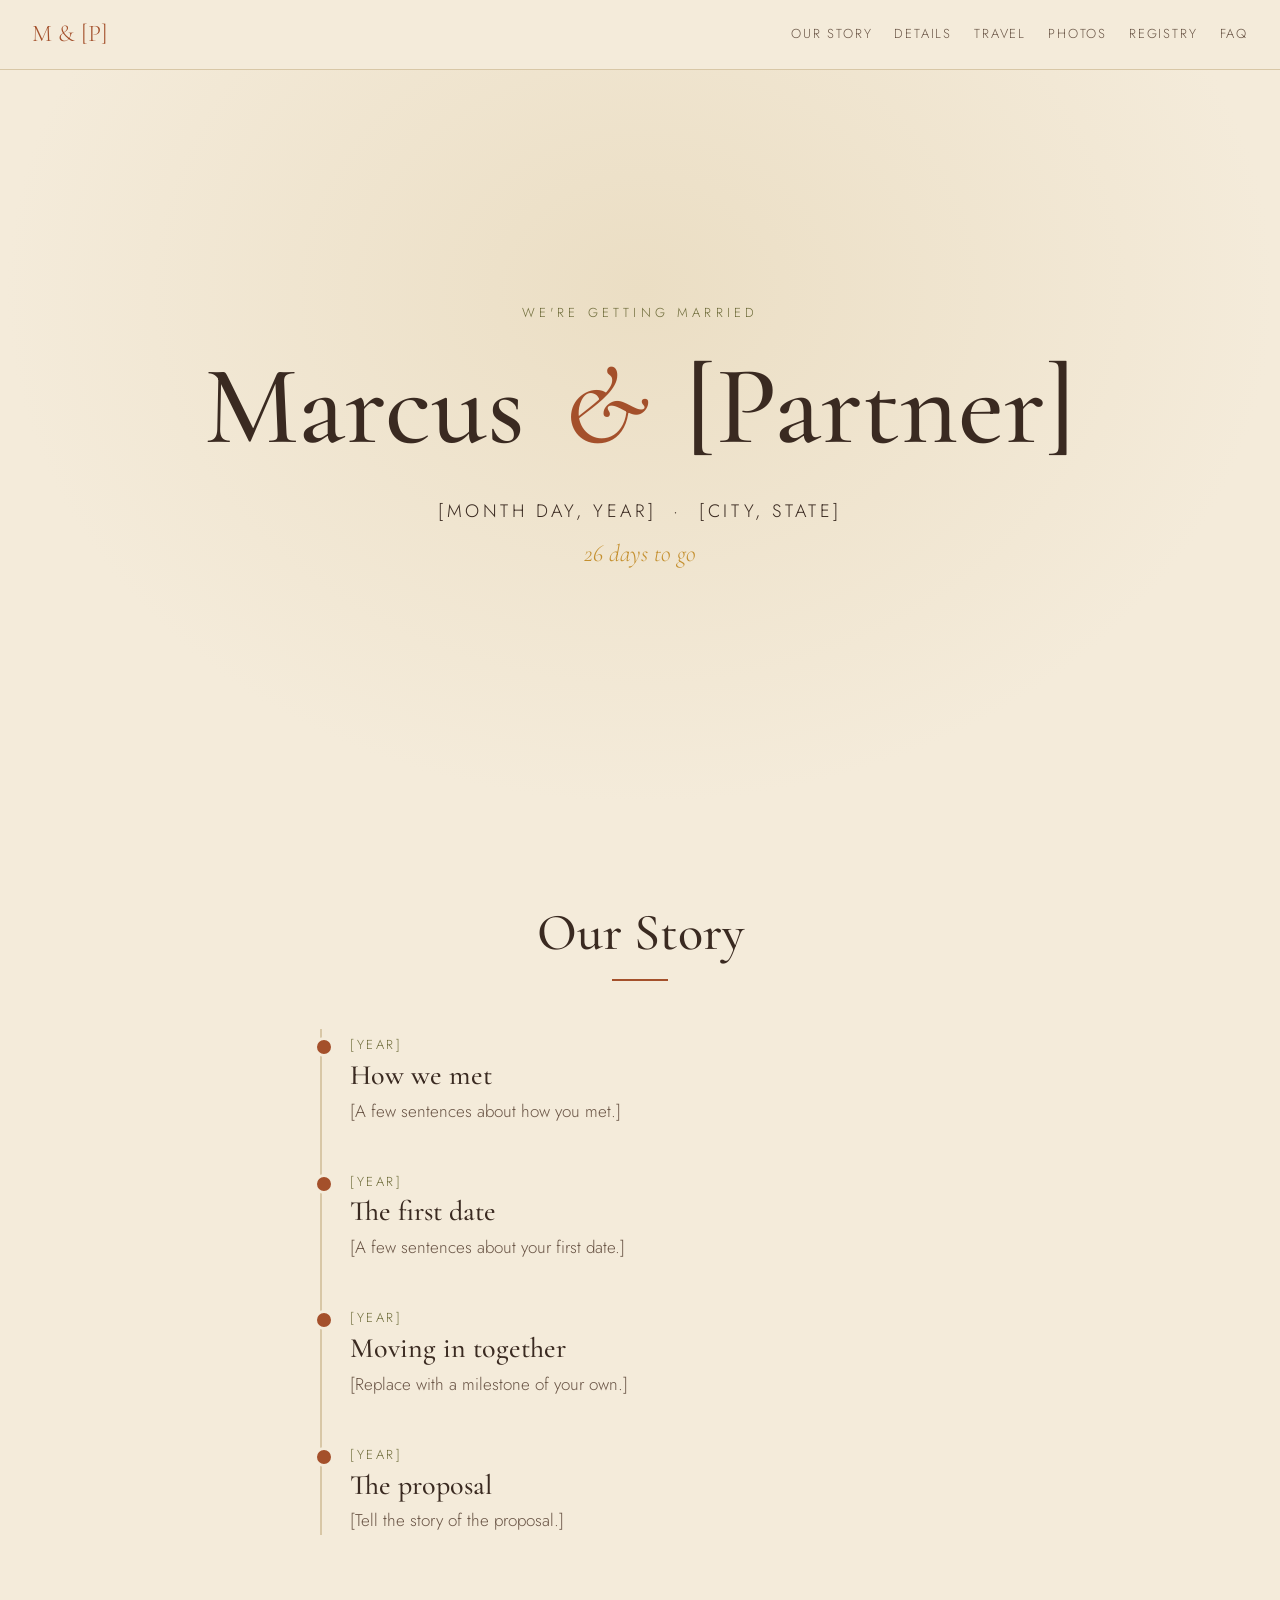
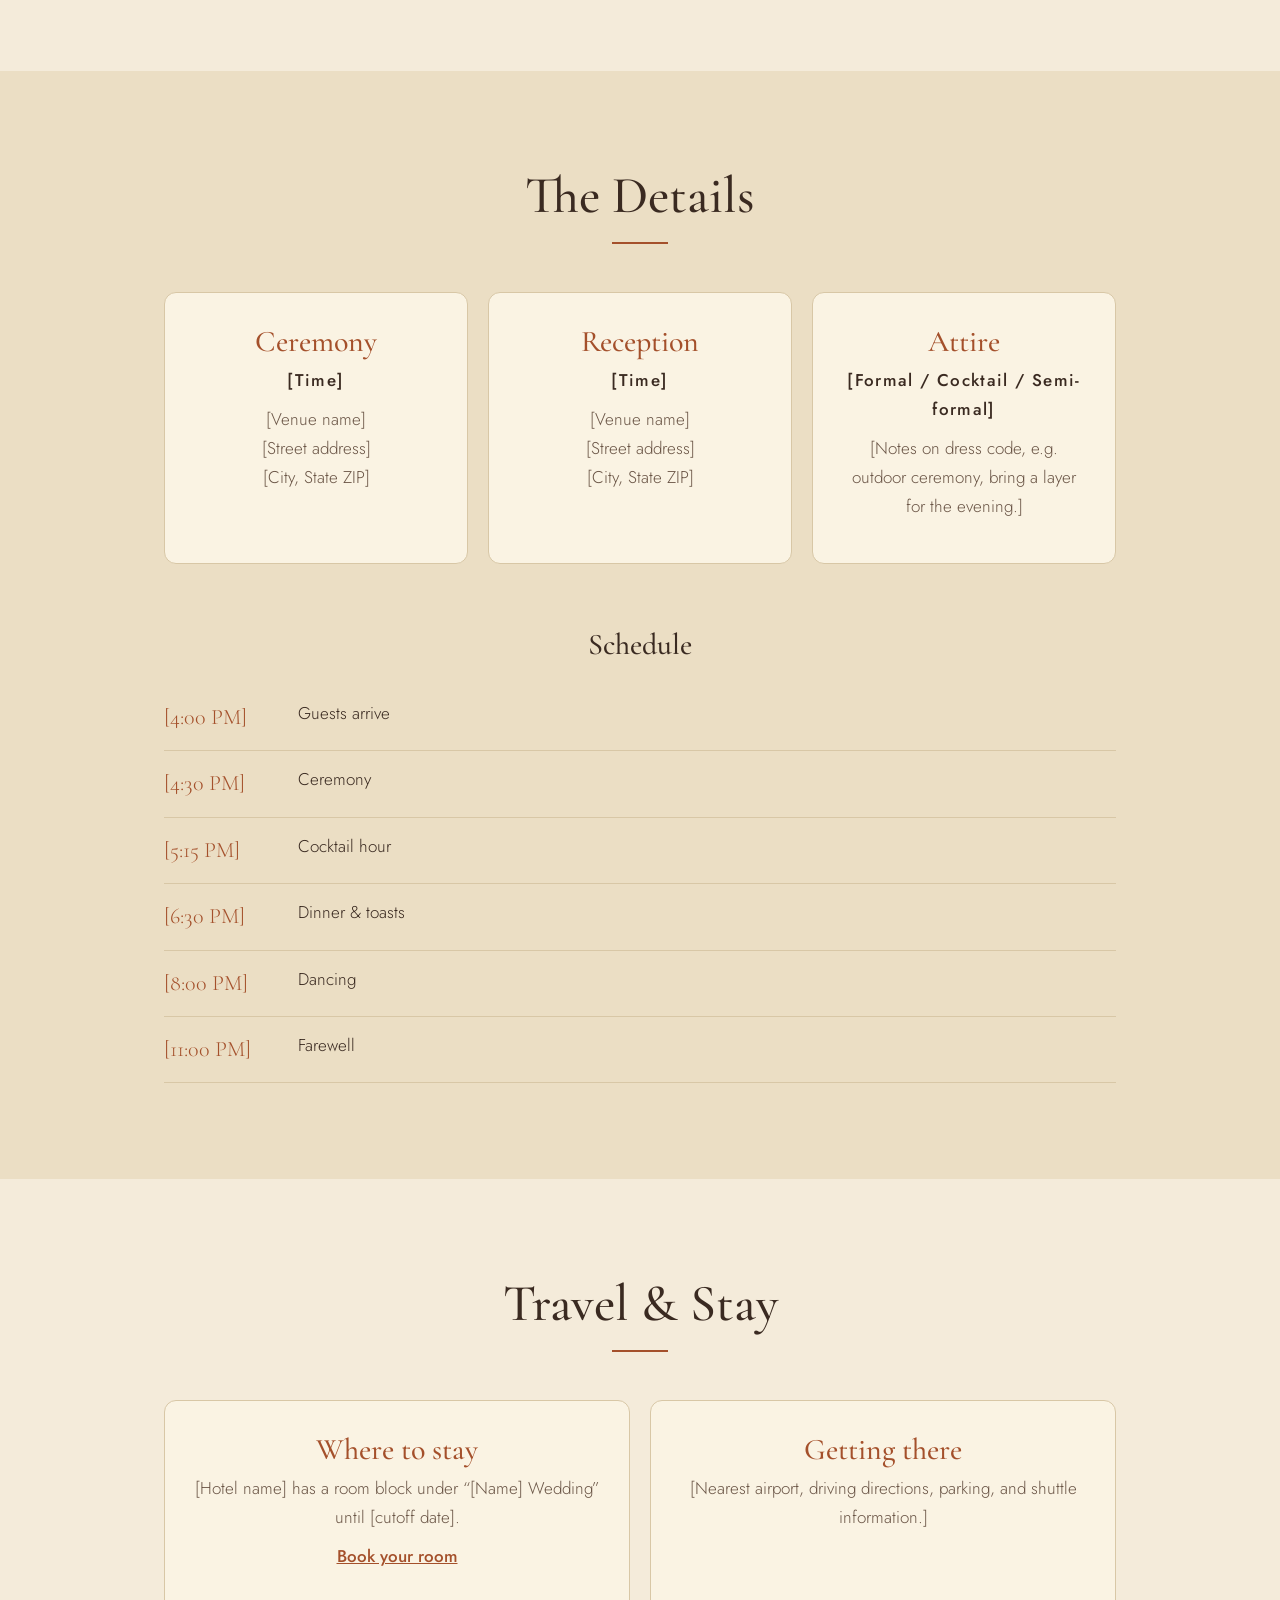
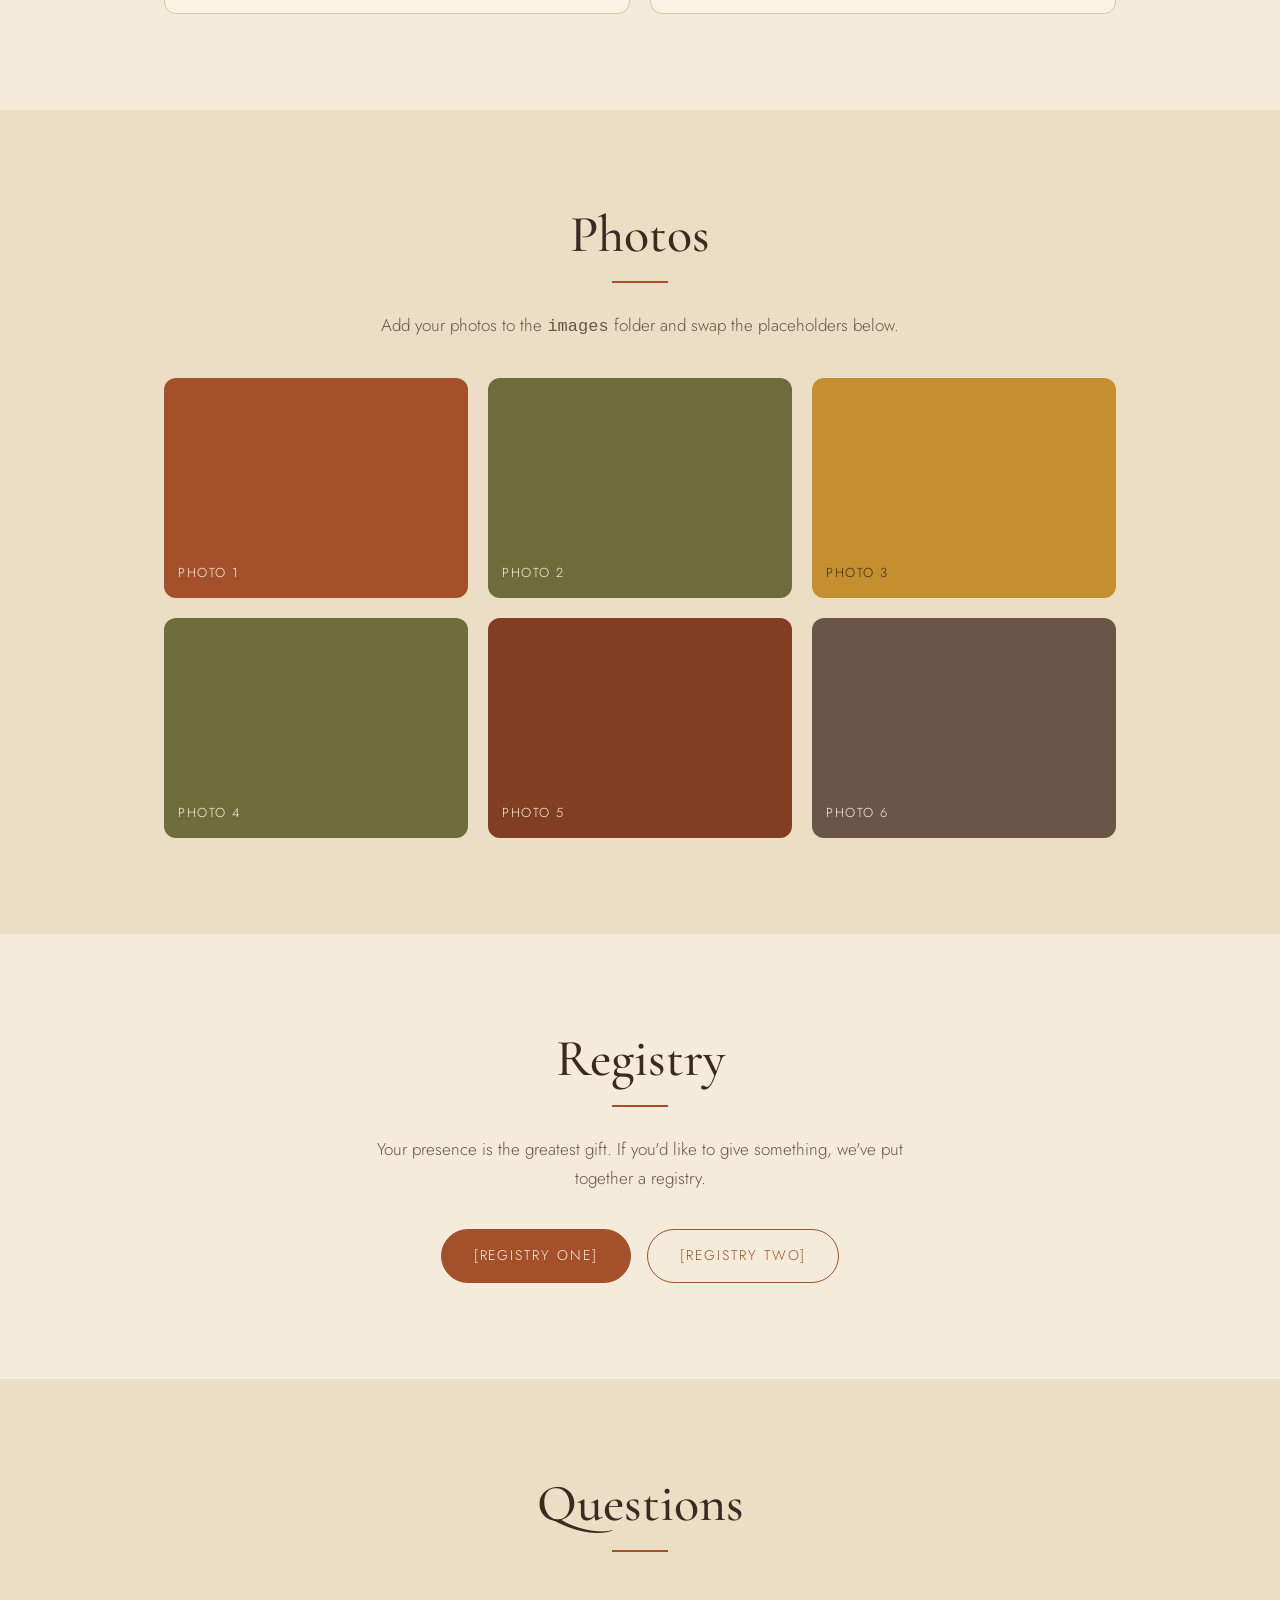
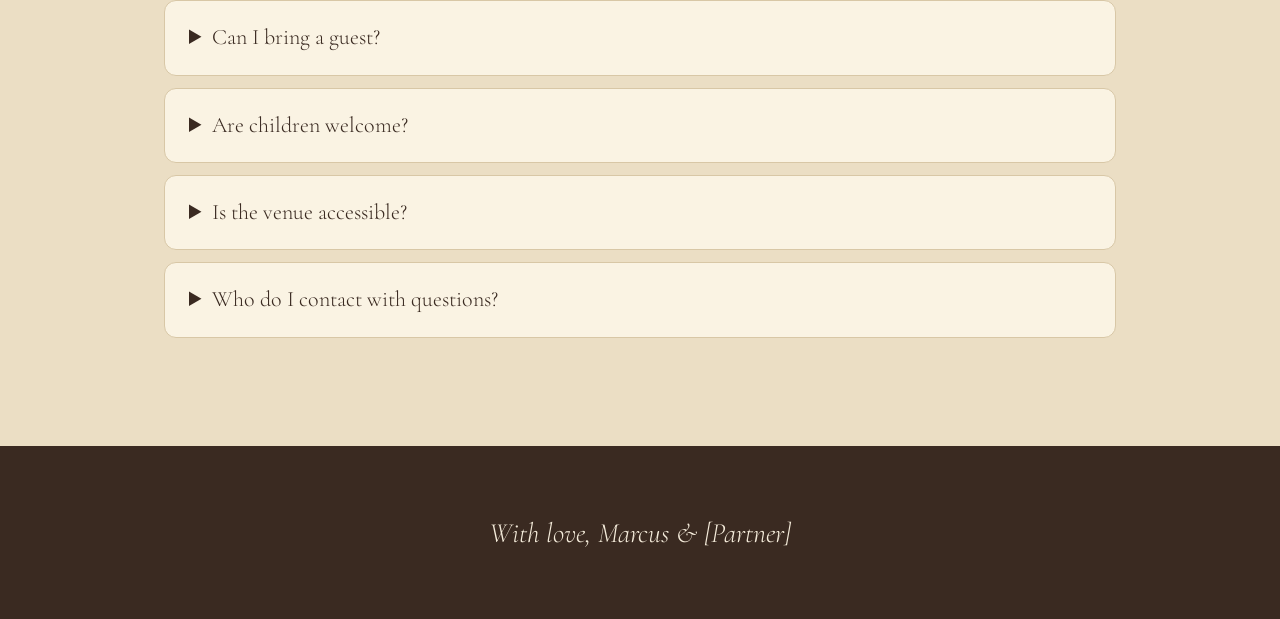
==== wedding-site/index.html @ dbb47115 "Add wedding site starter (cream/earth-tone, placeholders) Co-Authored-By: Claude Sonnet 5.5 <noreply" ====
<!DOCTYPE html>
<html lang="en">
<head>
  <meta charset="utf-8">
  <meta name="viewport" content="width=device-width, initial-scale=1">
  <title>Marcus &amp; [Partner] — Wedding</title>
  <meta name="description" content="Join us in celebrating our wedding on [Month Day, Year] in [City, State].">
  <link rel="preconnect" href="https://fonts.googleapis.com">
  <link rel="preconnect" href="https://fonts.gstatic.com" crossorigin>
  <link href="https://fonts.googleapis.com/css2?family=Cormorant+Garamond:ital,wght@0,400;0,500;0,600;1,400&family=Jost:wght@300;400;500&display=swap" rel="stylesheet">
  <link rel="stylesheet" href="style.css">
</head>
<body>

<header class="nav">
  <a class="nav-mark" href="#top">M &amp; [P]</a>
  <nav>
    <a href="#story">Our Story</a>
    <a href="#details">Details</a>
    <a href="#travel">Travel</a>
    <a href="#photos">Photos</a>
    <a href="#registry">Registry</a>
    <a href="#faq">FAQ</a>
  </nav>
</header>

<main id="top">
  <section class="hero">
    <p class="eyebrow">We're getting married</p>
    <h1>Marcus <span class="amp">&amp;</span> [Partner]</h1>
    <p class="hero-date">[Month Day, Year] &nbsp;·&nbsp; [City, State]</p>
    <p id="countdown" class="countdown" aria-live="polite"></p>
  </section>

  <section id="story" class="section">
    <h2>Our Story</h2>
    <ol class="timeline">
      <li><span class="when">[Year]</span><h3>How we met</h3><p>[A few sentences about how you met.]</p></li>
      <li><span class="when">[Year]</span><h3>The first date</h3><p>[A few sentences about your first date.]</p></li>
      <li><span class="when">[Year]</span><h3>Moving in together</h3><p>[Replace with a milestone of your own.]</p></li>
      <li><span class="when">[Year]</span><h3>The proposal</h3><p>[Tell the story of the proposal.]</p></li>
    </ol>
  </section>

  <section id="details" class="section alt">
    <h2>The Details</h2>
    <div class="cards">
      <article class="card">
        <h3>Ceremony</h3>
        <p class="strong">[Time]</p>
        <p>[Venue name]<br>[Street address]<br>[City, State ZIP]</p>
      </article>
      <article class="card">
        <h3>Reception</h3>
        <p class="strong">[Time]</p>
        <p>[Venue name]<br>[Street address]<br>[City, State ZIP]</p>
      </article>
      <article class="card">
        <h3>Attire</h3>
        <p class="strong">[Formal / Cocktail / Semi-formal]</p>
        <p>[Notes on dress code, e.g. outdoor ceremony, bring a layer for the evening.]</p>
      </article>
    </div>

    <h3 class="sub">Schedule</h3>
    <ul class="schedule">
      <li><time>[4:00 PM]</time><span>Guests arrive</span></li>
      <li><time>[4:30 PM]</time><span>Ceremony</span></li>
      <li><time>[5:15 PM]</time><span>Cocktail hour</span></li>
      <li><time>[6:30 PM]</time><span>Dinner &amp; toasts</span></li>
      <li><time>[8:00 PM]</time><span>Dancing</span></li>
      <li><time>[11:00 PM]</time><span>Farewell</span></li>
    </ul>
  </section>

  <section id="travel" class="section">
    <h2>Travel &amp; Stay</h2>
    <div class="cards two">
      <article class="card">
        <h3>Where to stay</h3>
        <p>[Hotel name] has a room block under “[Name] Wedding” until [cutoff date].</p>
        <p><a class="link" href="#">Book your room</a></p>
      </article>
      <article class="card">
        <h3>Getting there</h3>
        <p>[Nearest airport, driving directions, parking, and shuttle information.]</p>
      </article>
    </div>
  </section>

  <section id="photos" class="section alt">
    <h2>Photos</h2>
    <p class="lede">Add your photos to the <code>images</code> folder and swap the placeholders below.</p>
    <div class="gallery">
      <figure class="ph"><figcaption>Photo 1</figcaption></figure>
      <figure class="ph"><figcaption>Photo 2</figcaption></figure>
      <figure class="ph"><figcaption>Photo 3</figcaption></figure>
      <figure class="ph"><figcaption>Photo 4</figcaption></figure>
      <figure class="ph"><figcaption>Photo 5</figcaption></figure>
      <figure class="ph"><figcaption>Photo 6</figcaption></figure>
    </div>
  </section>

  <section id="registry" class="section">
    <h2>Registry</h2>
    <p class="lede">Your presence is the greatest gift. If you'd like to give something, we've put together a registry.</p>
    <div class="buttons">
      <a class="btn" href="#">[Registry One]</a>
      <a class="btn ghost" href="#">[Registry Two]</a>
    </div>
  </section>

  <section id="faq" class="section alt">
    <h2>Questions</h2>
    <div class="faq">
      <details><summary>Can I bring a guest?</summary><p>[Your answer.]</p></details>
      <details><summary>Are children welcome?</summary><p>[Your answer.]</p></details>
      <details><summary>Is the venue accessible?</summary><p>[Your answer.]</p></details>
      <details><summary>Who do I contact with questions?</summary><p>[Name, email, or phone.]</p></details>
    </div>
  </section>
</main>

<footer class="footer">
  <p class="script">With love, Marcus &amp; [Partner]</p>
</footer>

<script>
  // Set your wedding date and time here (local time of the venue).
  var WEDDING = new Date("2027-01-01T16:30:00");
  var el = document.getElementById("countdown");
  function tick() {
    var d = WEDDING - new Date();
    if (isNaN(d)) { el.textContent = ""; return; }
    if (d <= 0) { el.textContent = "Today is the day!"; return; }
    el.textContent = Math.floor(d / 864e5) + " days to go";
  }
  tick(); setInterval(tick, 36e5);
</script>
</body>
</html>
---- wedding-site/style.css ----
:root {
  --cream: #F4EBDA;
  --cream-deep: #EBDEC4;
  --card: #FAF3E3;
  --ink: #3A2A21;
  --ink-soft: #6A5546;
  --rust: #A4502B;
  --rust-dark: #823E20;
  --olive: #6E6C3A;
  --mustard: #C48F2E;
  --line: #D8C7A6;
  --serif: "Cormorant Garamond", Georgia, serif;
  --sans: "Jost", system-ui, sans-serif;
}
* { box-sizing: border-box; }
html { scroll-behavior: smooth; scroll-padding-top: 72px; }
body { margin: 0; background: var(--cream); color: var(--ink); font: 300 17px/1.7 var(--sans); }
a { color: inherit; }
h1, h2, h3 { font-family: var(--serif); font-weight: 500; line-height: 1.1; margin: 0; }
:focus-visible { outline: 2px solid var(--rust); outline-offset: 3px; }

.nav { position: sticky; top: 0; z-index: 10; display: flex; justify-content: space-between; align-items: center;
  padding: 14px 32px; background: rgba(244,235,218,.94); backdrop-filter: blur(6px); border-bottom: 1px solid var(--line); }
.nav-mark { font-family: var(--serif); font-size: 24px; text-decoration: none; color: var(--rust); }
.nav nav { display: flex; gap: 22px; flex-wrap: wrap; }
.nav nav a { text-decoration: none; font-size: 13px; letter-spacing: .14em; text-transform: uppercase; color: var(--ink-soft); }
.nav nav a:hover { color: var(--rust); }

.hero { min-height: 82vh; display: flex; flex-direction: column; justify-content: center; align-items: center; text-align: center;
  padding: 80px 24px; background: radial-gradient(ellipse at 50% 30%, var(--cream-deep), var(--cream) 70%); }
.eyebrow { text-transform: uppercase; letter-spacing: .32em; font-size: 13px; color: var(--olive); margin: 0 0 20px; }
.hero h1 { font-size: clamp(48px, 10vw, 112px); color: var(--ink); }
.amp { font-style: italic; color: var(--rust); padding: 0 .1em; }
.hero-date { font-size: 18px; letter-spacing: .2em; text-transform: uppercase; margin: 28px 0 8px; }
.countdown { font-family: var(--serif); font-style: italic; font-size: 24px; color: var(--mustard); margin: 0; }

.section { padding: 96px 24px; max-width: 1000px; margin: 0 auto; }
.section.alt { max-width: none; background: var(--cream-deep); }
.section.alt > * { max-width: 952px; margin-left: auto; margin-right: auto; }
.section h2 { font-size: clamp(36px, 5vw, 52px); text-align: center; margin-bottom: 12px; }
.section h2::after { content: ""; display: block; width: 56px; height: 2px; background: var(--rust); margin: 18px auto 48px; }
.lede { text-align: center; max-width: 560px; margin: -20px auto 36px; color: var(--ink-soft); }
.sub { text-align: center; font-size: 30px; margin: 64px auto 24px; }

.timeline { list-style: none; margin: 0 auto; padding: 0 0 0 28px; max-width: 640px; border-left: 2px solid var(--line); }
.timeline li { position: relative; margin-bottom: 40px; }
.timeline li::before { content: ""; position: absolute; left: -36px; top: 8px; width: 14px; height: 14px; border-radius: 50%; background: var(--rust); border: 3px solid var(--cream); }
.when { font-size: 13px; letter-spacing: .2em; text-transform: uppercase; color: var(--olive); }
.timeline h3 { font-size: 28px; margin: 2px 0 6px; }
.timeline p { margin: 0; color: var(--ink-soft); }

.cards { display: grid; grid-template-columns: repeat(3, 1fr); gap: 20px; }
.cards.two { grid-template-columns: repeat(2, 1fr); }
.card { background: var(--card); border: 1px solid var(--line); border-radius: 12px; padding: 32px 28px; text-align: center; }
.card h3 { font-size: 30px; color: var(--rust); margin-bottom: 8px; }
.card p { margin: 0 0 10px; color: var(--ink-soft); }
.card .strong { font-weight: 500; color: var(--ink); letter-spacing: .08em; }
.link { color: var(--rust); font-weight: 500; }

.schedule { list-style: none; padding: 0; margin: 0 auto; max-width: 520px; }
.schedule li { display: flex; gap: 24px; padding: 14px 0; border-bottom: 1px solid var(--line); }
.schedule time { flex: 0 0 110px; font-family: var(--serif); font-size: 22px; color: var(--rust); }

.gallery { display: grid; grid-template-columns: repeat(3, 1fr); grid-auto-rows: 220px; gap: 20px; }
.ph { margin: 0; border-radius: 12px; display: flex; align-items: flex-end; padding: 14px; font-size: 13px; letter-spacing: .12em; text-transform: uppercase; color: var(--card); }
.ph.tall { grid-row: span 2; }
.ph:nth-child(1) { background: var(--rust); }
.ph:nth-child(2) { background: var(--olive); }
.ph:nth-child(3) { background: var(--mustard); color: var(--ink); }
.ph:nth-child(4) { background: var(--olive); }
.ph:nth-child(5) { background: var(--rust-dark); }
.ph:nth-child(6) { background: var(--ink-soft); }
.ph img { width: 100%; height: 100%; object-fit: cover; border-radius: 12px; }

.buttons { display: flex; justify-content: center; gap: 16px; flex-wrap: wrap; }
.btn { display: inline-block; padding: 14px 32px; border-radius: 999px; background: var(--rust); color: var(--card); text-decoration: none;
  font-size: 14px; letter-spacing: .14em; text-transform: uppercase; border: 1px solid var(--rust); }
.btn:hover { background: var(--rust-dark); }
.btn.ghost { background: transparent; color: var(--rust); }
.btn.ghost:hover { background: var(--rust); color: var(--card); }

.faq { max-width: 680px; }
.faq details { background: var(--card); border: 1px solid var(--line); border-radius: 12px; padding: 18px 24px; margin-bottom: 12px; }
.faq summary { cursor: pointer; font-family: var(--serif); font-size: 22px; }
.faq p { margin: 10px 0 0; color: var(--ink-soft); }

.footer { text-align: center; padding: 64px 24px; background: var(--ink); color: var(--cream); }
.script { font-family: var(--serif); font-style: italic; font-size: 28px; margin: 0; }

@media (max-width: 760px) {
  .nav { padding: 12px 16px; flex-direction: column; gap: 8px; }
  .nav nav { justify-content: center; gap: 14px; }
  .cards, .cards.two { grid-template-columns: 1fr; }
  .gallery { grid-template-columns: repeat(2, 1fr); grid-auto-rows: 160px; }
  .section { padding: 64px 16px; }
}
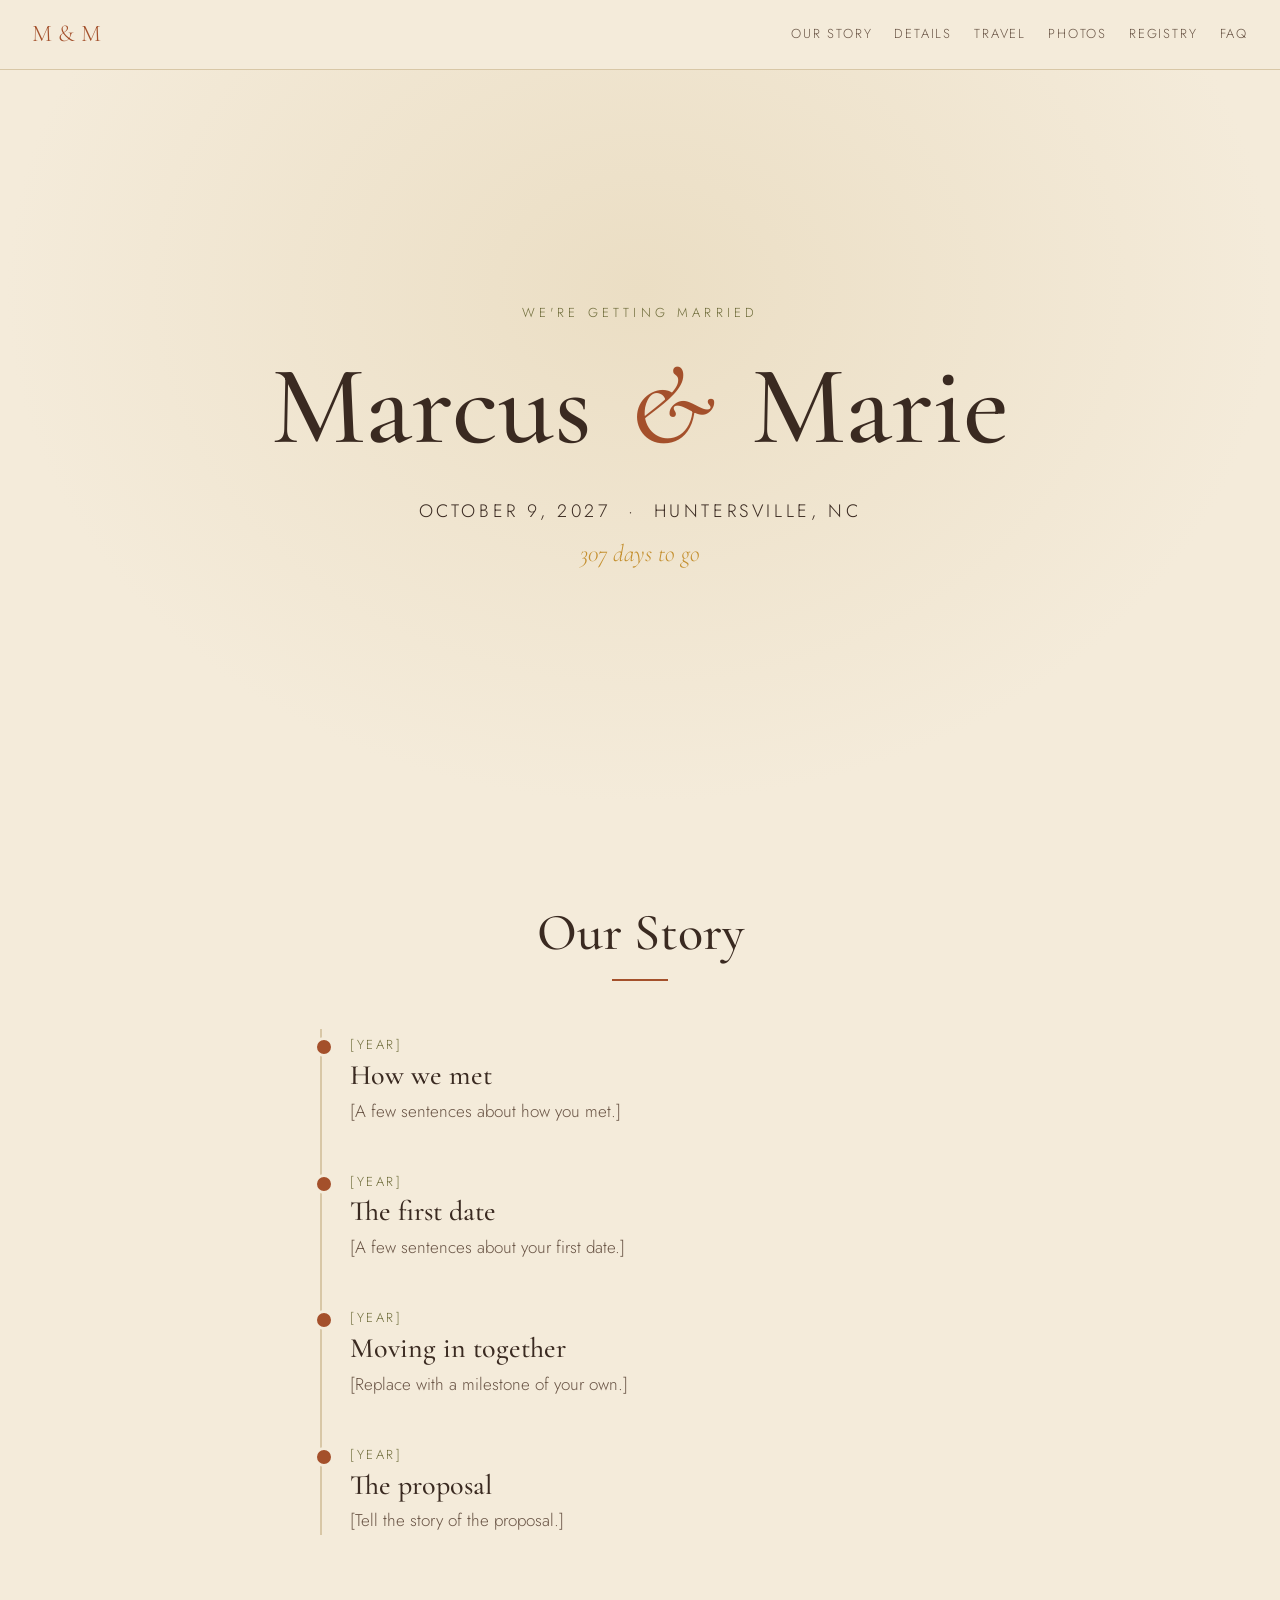
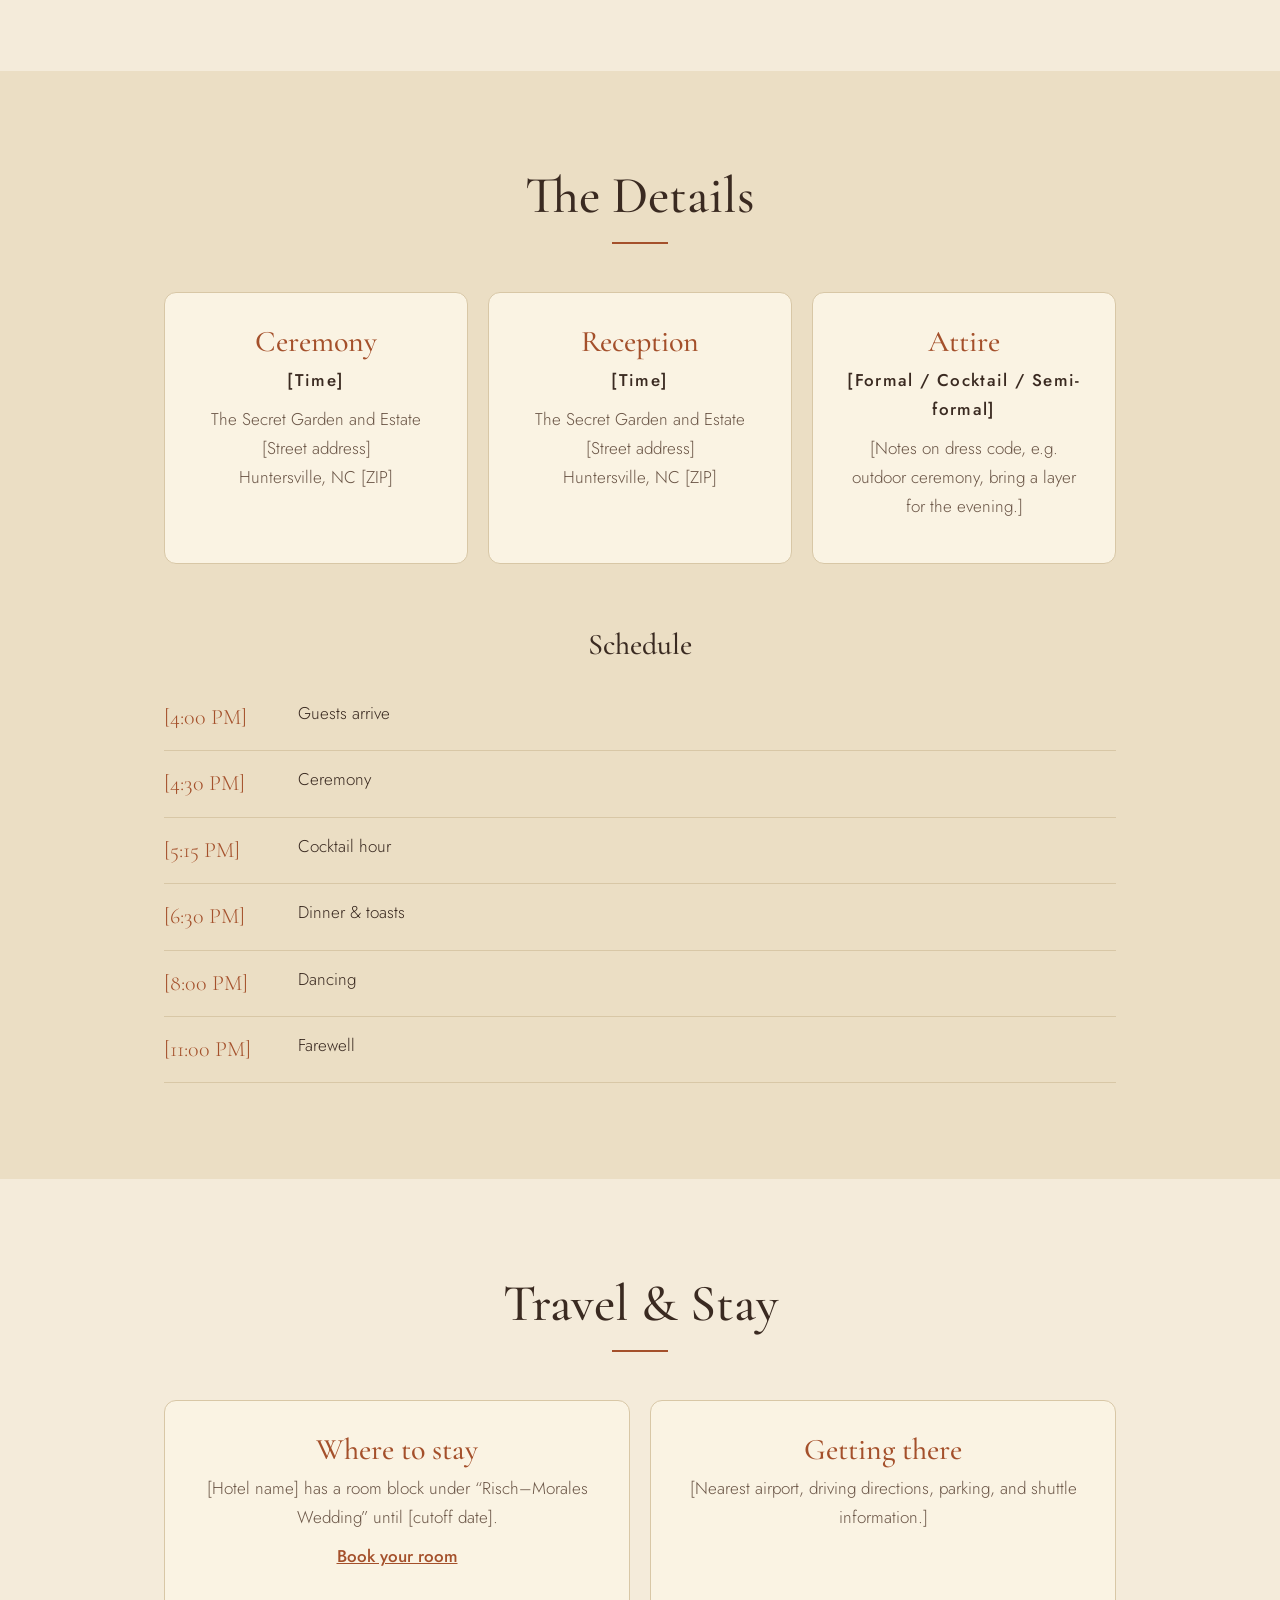
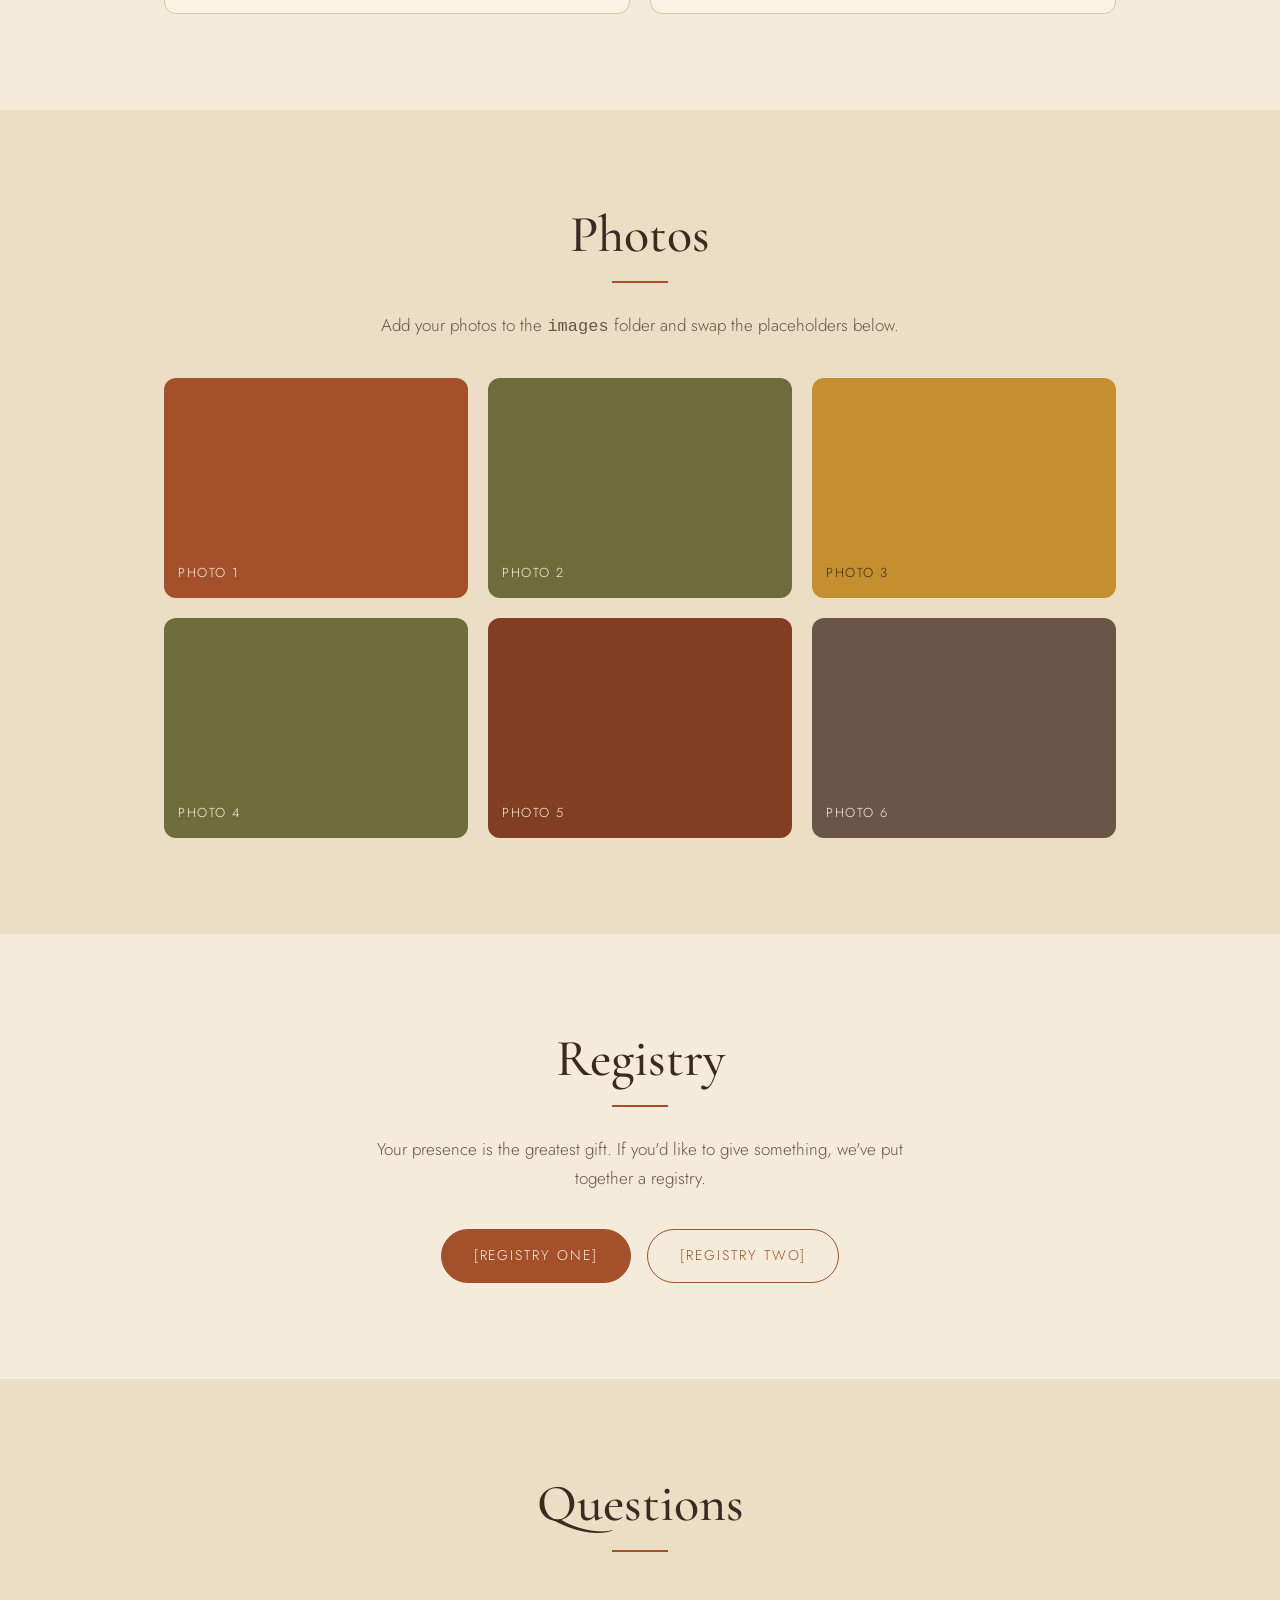
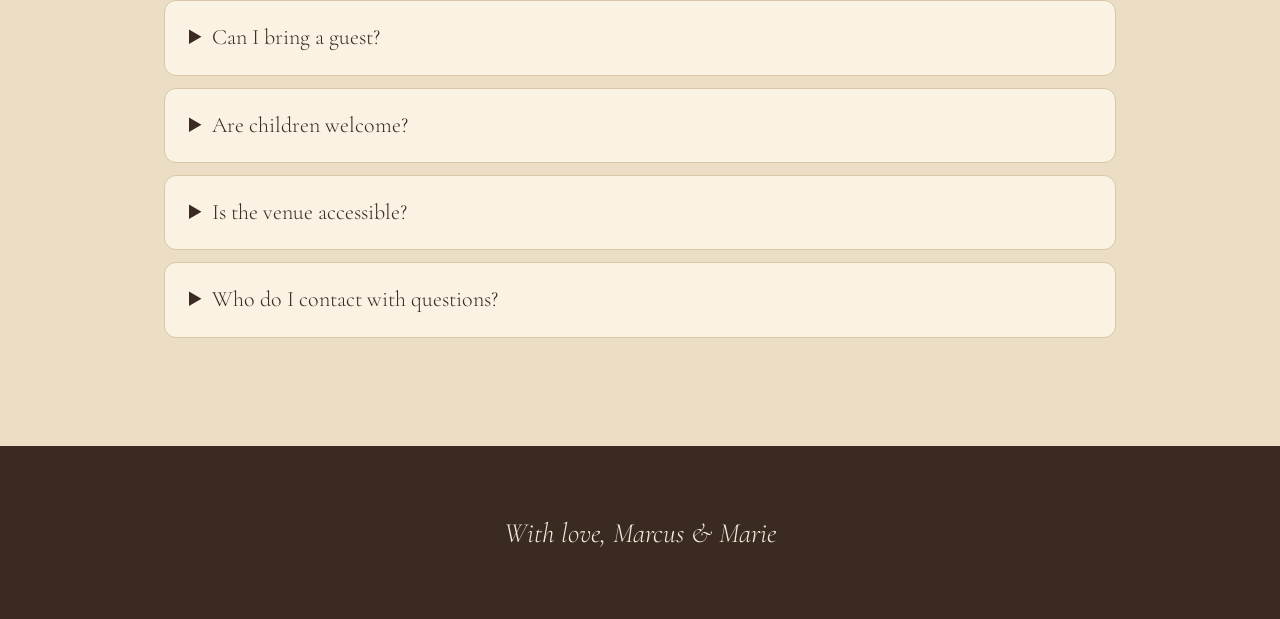
==== commit 0c641588: "Fill in names, date, and venue Co-Authored-By: Claude Sonnet 5.5 <noreply@anthropic.com> Claude-Sess" ====
--- a/wedding-site/index.html
+++ b/wedding-site/index.html
@@ -3,8 +3,8 @@
 <head>
   <meta charset="utf-8">
   <meta name="viewport" content="width=device-width, initial-scale=1">
-  <title>Marcus &amp; [Partner] — Wedding</title>
-  <meta name="description" content="Join us in celebrating our wedding on [Month Day, Year] in [City, State].">
+  <title>Marcus &amp; Marie — Wedding</title>
+  <meta name="description" content="Join us in celebrating our wedding on October 9, 2027 in Huntersville, North Carolina.">
   <link rel="preconnect" href="https://fonts.googleapis.com">
   <link rel="preconnect" href="https://fonts.gstatic.com" crossorigin>
   <link href="https://fonts.googleapis.com/css2?family=Cormorant+Garamond:ital,wght@0,400;0,500;0,600;1,400&family=Jost:wght@300;400;500&display=swap" rel="stylesheet">
@@ -13,7 +13,7 @@
 <body>
 
 <header class="nav">
-  <a class="nav-mark" href="#top">M &amp; [P]</a>
+  <a class="nav-mark" href="#top">M &amp; M</a>
   <nav>
     <a href="#story">Our Story</a>
     <a href="#details">Details</a>
@@ -27,8 +27,8 @@
 <main id="top">
   <section class="hero">
     <p class="eyebrow">We're getting married</p>
-    <h1>Marcus <span class="amp">&amp;</span> [Partner]</h1>
-    <p class="hero-date">[Month Day, Year] &nbsp;·&nbsp; [City, State]</p>
+    <h1>Marcus <span class="amp">&amp;</span> Marie</h1>
+    <p class="hero-date">October 9, 2027 &nbsp;·&nbsp; Huntersville, NC</p>
     <p id="countdown" class="countdown" aria-live="polite"></p>
   </section>
 
@@ -48,12 +48,12 @@
       <article class="card">
         <h3>Ceremony</h3>
         <p class="strong">[Time]</p>
-        <p>[Venue name]<br>[Street address]<br>[City, State ZIP]</p>
+        <p>The Secret Garden and Estate<br>[Street address]<br>Huntersville, NC [ZIP]</p>
       </article>
       <article class="card">
         <h3>Reception</h3>
         <p class="strong">[Time]</p>
-        <p>[Venue name]<br>[Street address]<br>[City, State ZIP]</p>
+        <p>The Secret Garden and Estate<br>[Street address]<br>Huntersville, NC [ZIP]</p>
       </article>
       <article class="card">
         <h3>Attire</h3>
@@ -78,7 +78,7 @@
     <div class="cards two">
       <article class="card">
         <h3>Where to stay</h3>
-        <p>[Hotel name] has a room block under “[Name] Wedding” until [cutoff date].</p>
+        <p>[Hotel name] has a room block under “Risch–Morales Wedding” until [cutoff date].</p>
         <p><a class="link" href="#">Book your room</a></p>
       </article>
       <article class="card">
@@ -122,12 +122,12 @@
 </main>
 
 <footer class="footer">
-  <p class="script">With love, Marcus &amp; [Partner]</p>
+  <p class="script">With love, Marcus &amp; Marie</p>
 </footer>
 
 <script>
   // Set your wedding date and time here (local time of the venue).
-  var WEDDING = new Date("2027-01-01T16:30:00");
+  var WEDDING = new Date("2027-10-09T16:30:00");
   var el = document.getElementById("countdown");
   function tick() {
     var d = WEDDING - new Date();
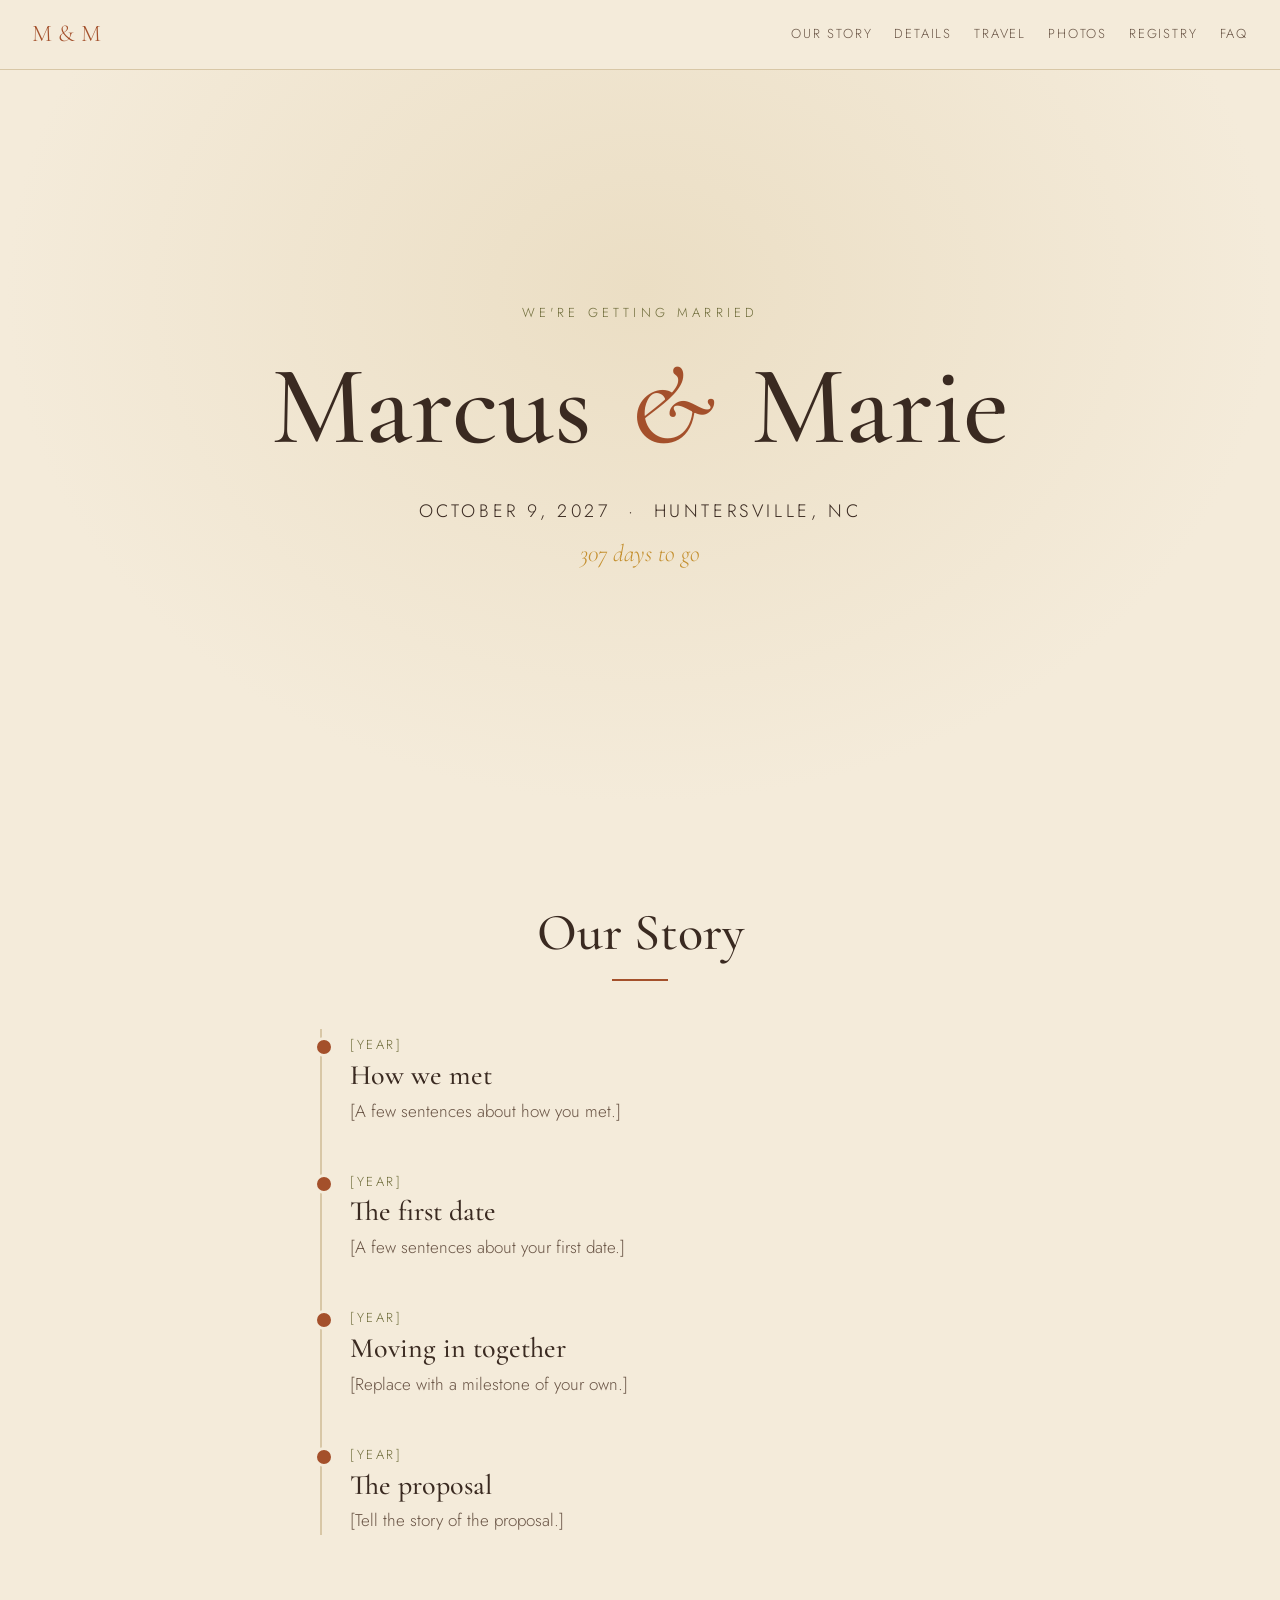
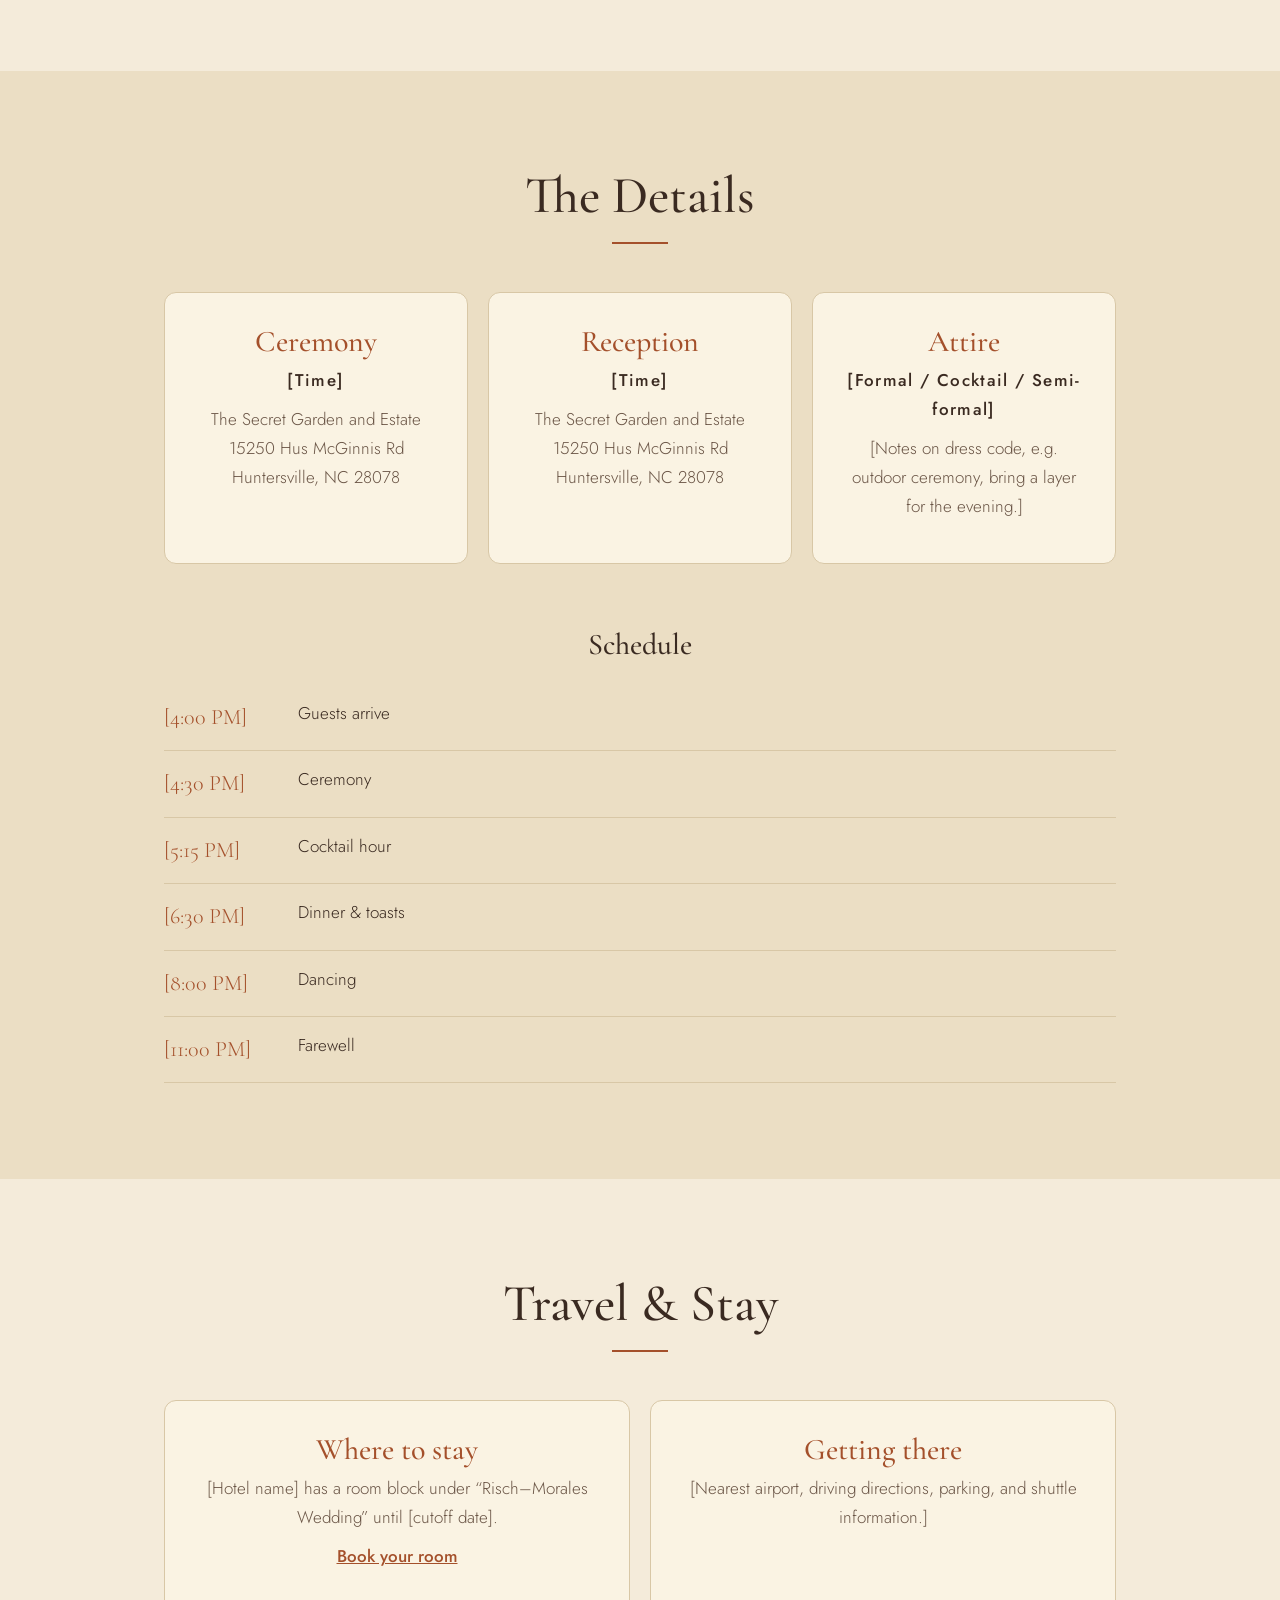
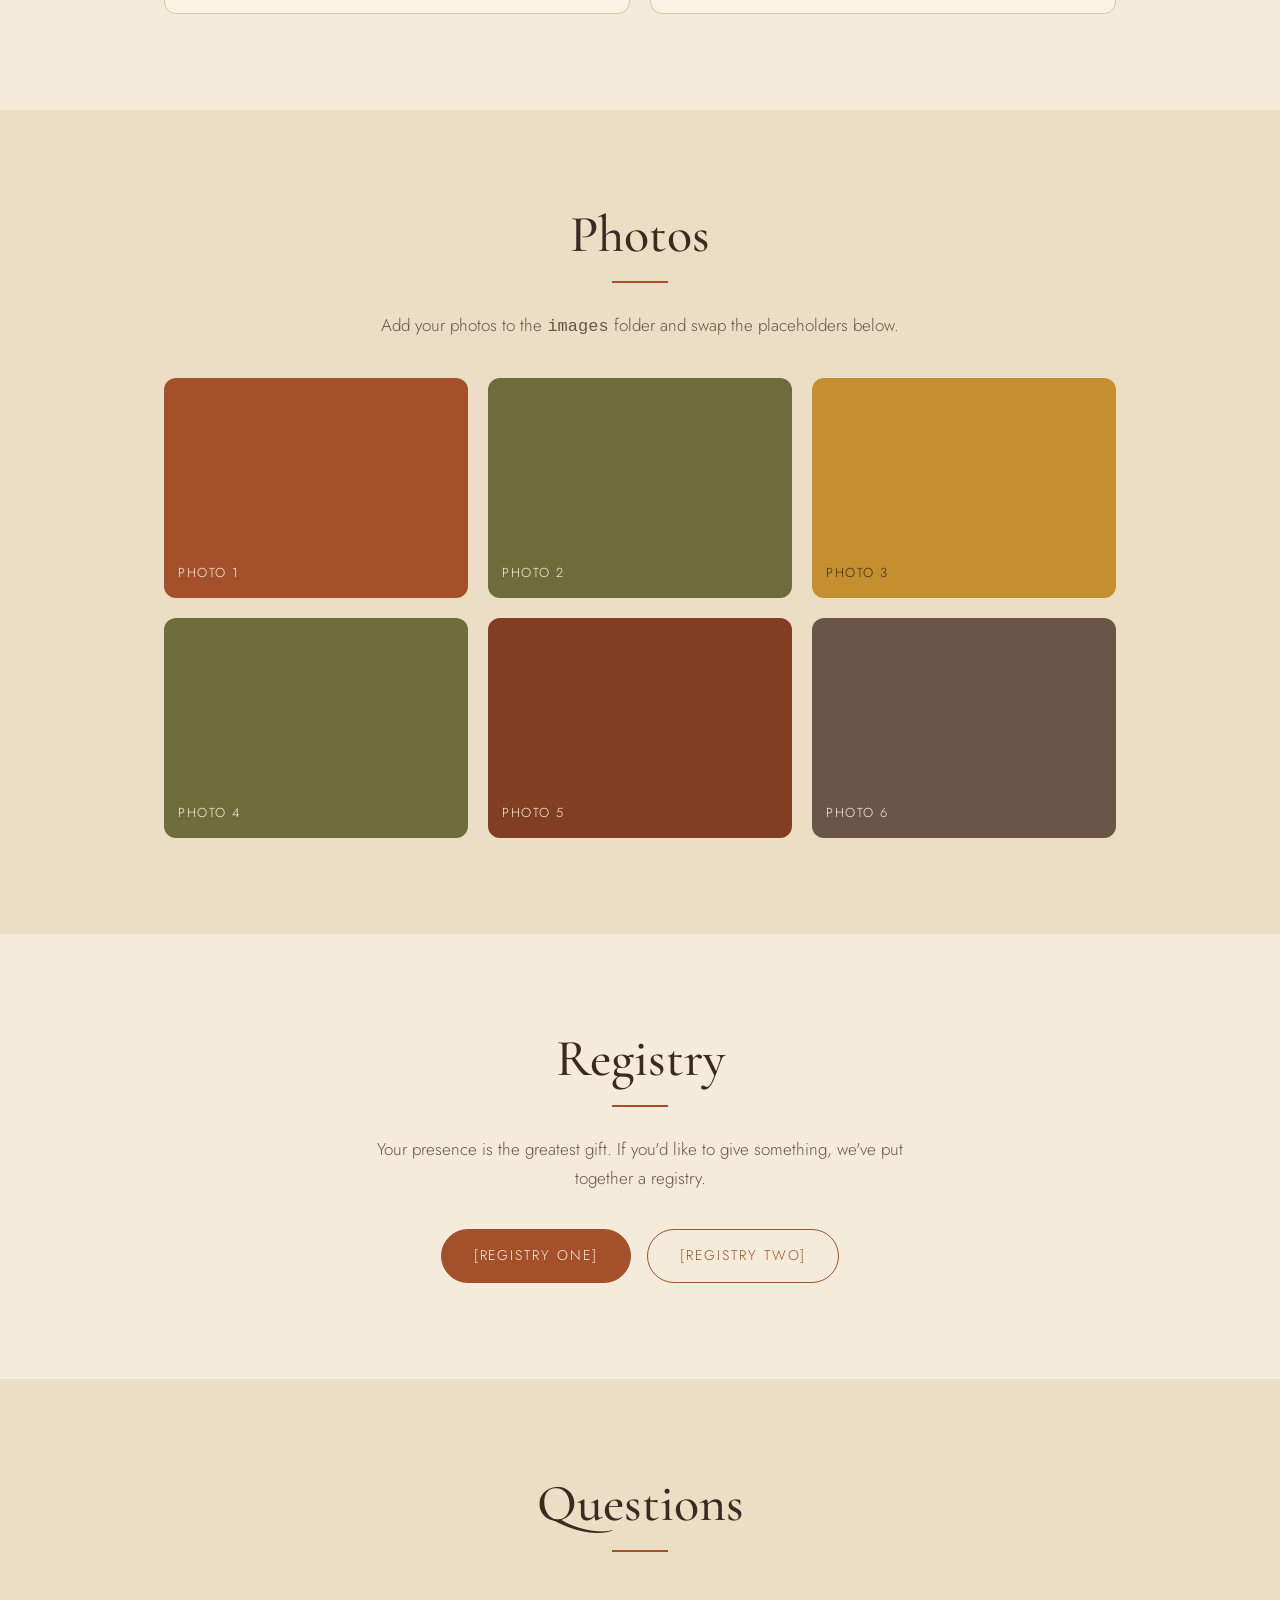
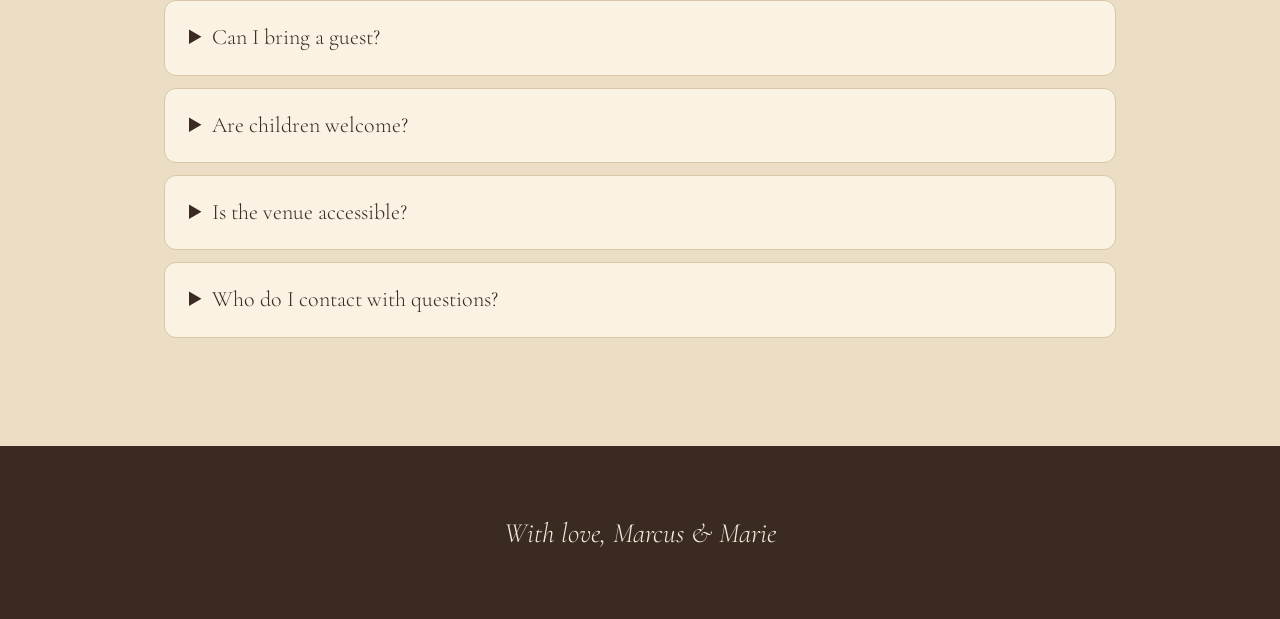
==== commit 62997780: "Add venue street address Co-Authored-By: Claude Sonnet 5.5 <noreply@anthropic.com> Claude-Session: h" ====
--- a/wedding-site/index.html
+++ b/wedding-site/index.html
@@ -48,12 +48,12 @@
       <article class="card">
         <h3>Ceremony</h3>
         <p class="strong">[Time]</p>
-        <p>The Secret Garden and Estate<br>[Street address]<br>Huntersville, NC [ZIP]</p>
+        <p>The Secret Garden and Estate<br>15250 Hus McGinnis Rd<br>Huntersville, NC 28078</p>
       </article>
       <article class="card">
         <h3>Reception</h3>
         <p class="strong">[Time]</p>
-        <p>The Secret Garden and Estate<br>[Street address]<br>Huntersville, NC [ZIP]</p>
+        <p>The Secret Garden and Estate<br>15250 Hus McGinnis Rd<br>Huntersville, NC 28078</p>
       </article>
       <article class="card">
         <h3>Attire</h3>
